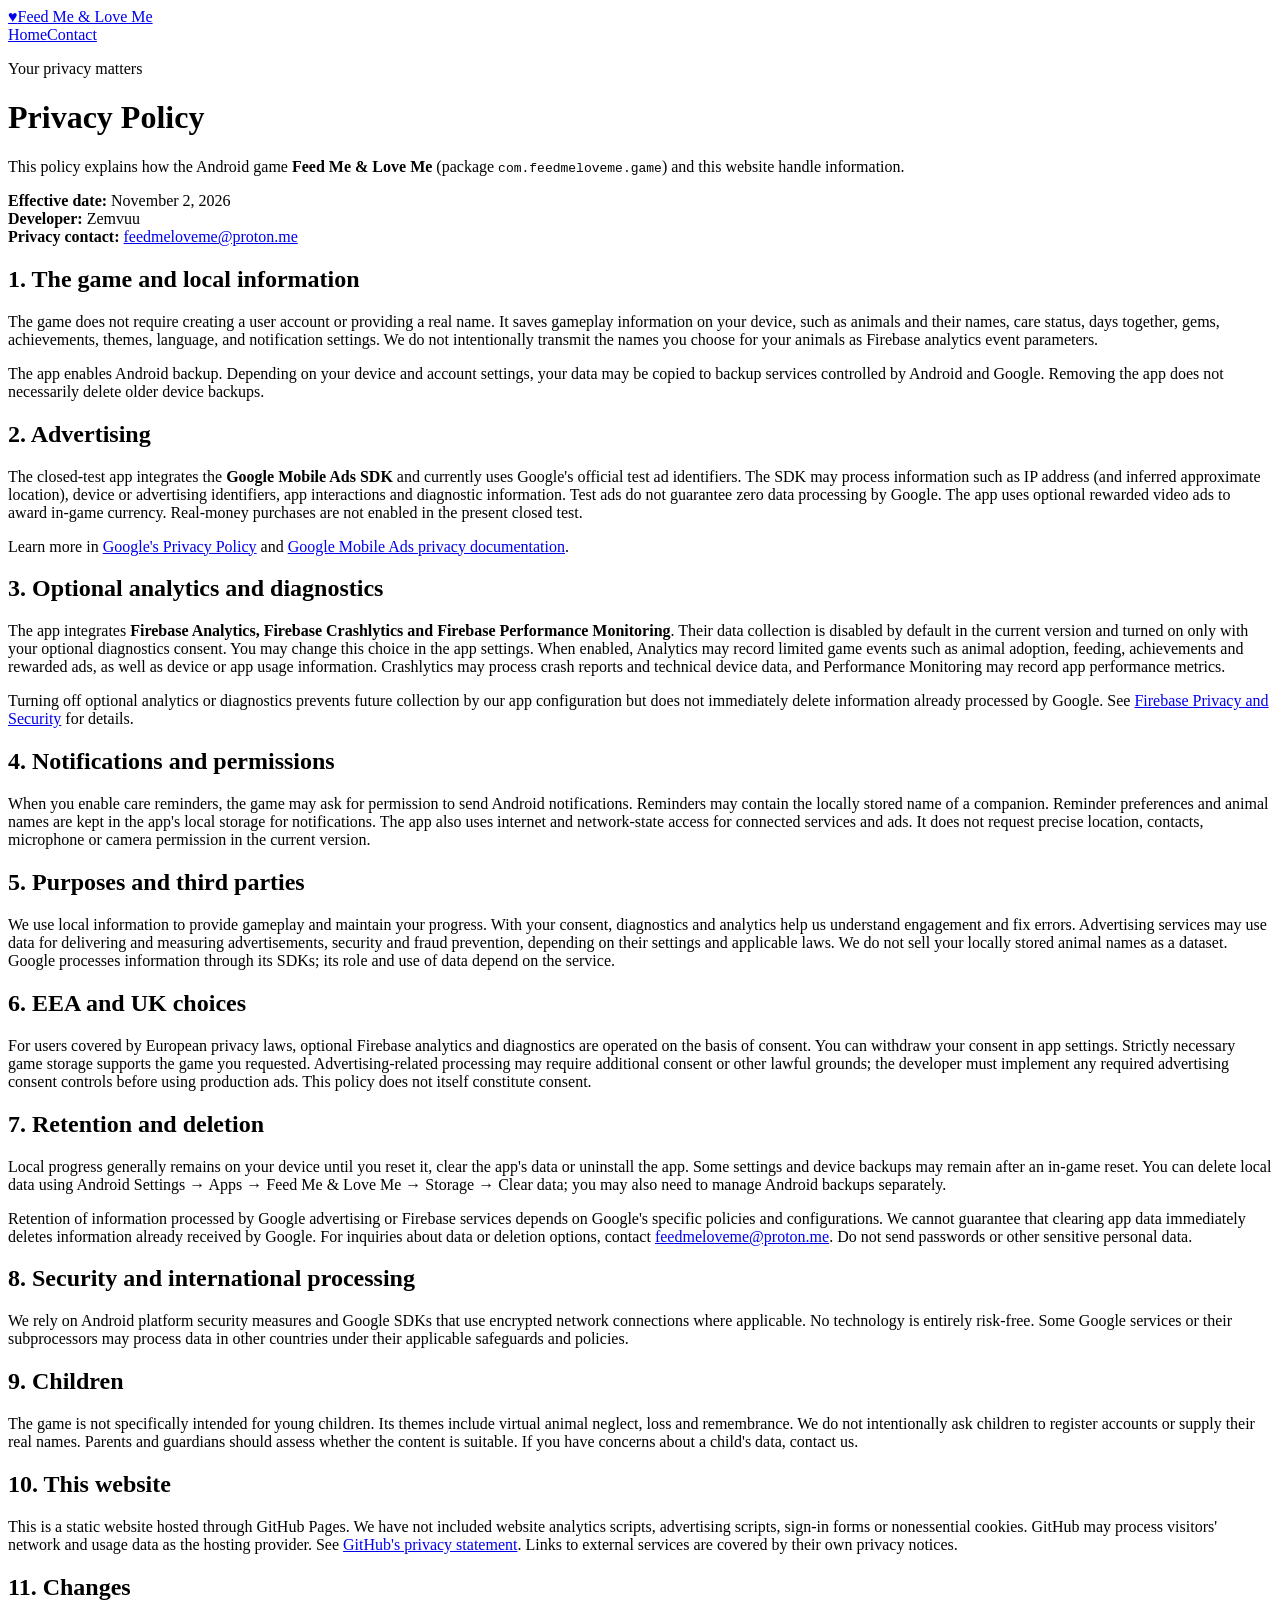
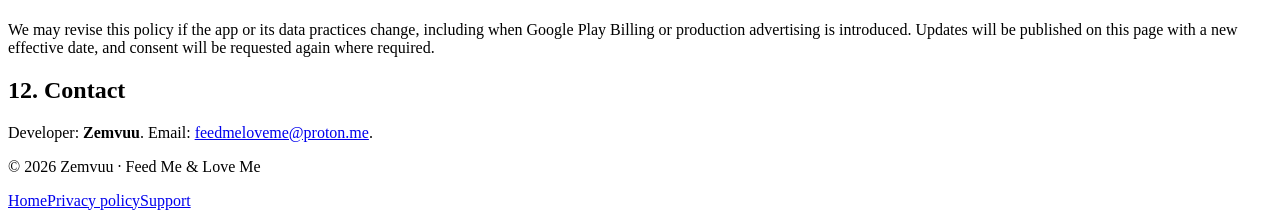
==== privacy.html @ b1cd2a30 "Publish official website: privacy.html with updated Proton support email" ====
<!doctype html><html lang="en"><head><meta charset="utf-8"><meta name="viewport" content="width=device-width, initial-scale=1"><meta name="theme-color" content="#081a14"><meta name="description" content="Privacy Policy for Feed Me & Love Me, the Android animal care game by Zemvuu."><title>Privacy Policy | Feed Me & Love Me</title><link rel="stylesheet" href="styles.css"><link rel="icon" href="favicon.svg" type="image/svg+xml"></head><body class="legal">
<header class="container header"><a class="brand" href="./"><span class="crest" aria-hidden="true">♥</span><span>Feed Me &amp; Love Me</span></a><nav class="nav"><a href="./">Home</a><a class="nav-last" href="mailto:feedmeloveme@proton.me">Contact</a></nav></header>
<main><p class="eyebrow">Your privacy matters</p><h1>Privacy Policy</h1><p class="intro">This policy explains how the Android game <strong>Feed Me &amp; Love Me</strong> (package <code>com.feedmeloveme.game</code>) and this website handle information.</p><div class="meta"><strong>Effective date:</strong> November 2, 2026<br><strong>Developer:</strong> Zemvuu<br><strong>Privacy contact:</strong> <a href="mailto:feedmeloveme@proton.me">feedmeloveme@proton.me</a></div>
<h2>1. The game and local information</h2><p>The game does not require creating a user account or providing a real name. It saves gameplay information on your device, such as animals and their names, care status, days together, gems, achievements, themes, language, and notification settings. We do not intentionally transmit the names you choose for your animals as Firebase analytics event parameters.</p><p>The app enables Android backup. Depending on your device and account settings, your data may be copied to backup services controlled by Android and Google. Removing the app does not necessarily delete older device backups.</p>
<h2>2. Advertising</h2><p>The closed-test app integrates the <strong>Google Mobile Ads SDK</strong> and currently uses Google's official test ad identifiers. The SDK may process information such as IP address (and inferred approximate location), device or advertising identifiers, app interactions and diagnostic information. Test ads do not guarantee zero data processing by Google. The app uses optional rewarded video ads to award in-game currency. Real-money purchases are not enabled in the present closed test.</p><p>Learn more in <a href="https://policies.google.com/privacy">Google's Privacy Policy</a> and <a href="https://developers.google.com/admob/android/privacy">Google Mobile Ads privacy documentation</a>.</p>
<h2>3. Optional analytics and diagnostics</h2><p>The app integrates <strong>Firebase Analytics, Firebase Crashlytics and Firebase Performance Monitoring</strong>. Their data collection is disabled by default in the current version and turned on only with your optional diagnostics consent. You may change this choice in the app settings. When enabled, Analytics may record limited game events such as animal adoption, feeding, achievements and rewarded ads, as well as device or app usage information. Crashlytics may process crash reports and technical device data, and Performance Monitoring may record app performance metrics.</p><p>Turning off optional analytics or diagnostics prevents future collection by our app configuration but does not immediately delete information already processed by Google. See <a href="https://firebase.google.com/support/privacy">Firebase Privacy and Security</a> for details.</p>
<h2>4. Notifications and permissions</h2><p>When you enable care reminders, the game may ask for permission to send Android notifications. Reminders may contain the locally stored name of a companion. Reminder preferences and animal names are kept in the app's local storage for notifications. The app also uses internet and network-state access for connected services and ads. It does not request precise location, contacts, microphone or camera permission in the current version.</p>
<h2>5. Purposes and third parties</h2><p>We use local information to provide gameplay and maintain your progress. With your consent, diagnostics and analytics help us understand engagement and fix errors. Advertising services may use data for delivering and measuring advertisements, security and fraud prevention, depending on their settings and applicable laws. We do not sell your locally stored animal names as a dataset. Google processes information through its SDKs; its role and use of data depend on the service.</p>
<h2>6. EEA and UK choices</h2><p>For users covered by European privacy laws, optional Firebase analytics and diagnostics are operated on the basis of consent. You can withdraw your consent in app settings. Strictly necessary game storage supports the game you requested. Advertising-related processing may require additional consent or other lawful grounds; the developer must implement any required advertising consent controls before using production ads. This policy does not itself constitute consent.</p>
<h2>7. Retention and deletion</h2><p>Local progress generally remains on your device until you reset it, clear the app's data or uninstall the app. Some settings and device backups may remain after an in-game reset. You can delete local data using Android Settings → Apps → Feed Me &amp; Love Me → Storage → Clear data; you may also need to manage Android backups separately.</p><p>Retention of information processed by Google advertising or Firebase services depends on Google's specific policies and configurations. We cannot guarantee that clearing app data immediately deletes information already received by Google. For inquiries about data or deletion options, contact <a href="mailto:feedmeloveme@proton.me">feedmeloveme@proton.me</a>. Do not send passwords or other sensitive personal data.</p>
<h2>8. Security and international processing</h2><p>We rely on Android platform security measures and Google SDKs that use encrypted network connections where applicable. No technology is entirely risk-free. Some Google services or their subprocessors may process data in other countries under their applicable safeguards and policies.</p>
<h2>9. Children</h2><p>The game is not specifically intended for young children. Its themes include virtual animal neglect, loss and remembrance. We do not intentionally ask children to register accounts or supply their real names. Parents and guardians should assess whether the content is suitable. If you have concerns about a child's data, contact us.</p>
<h2>10. This website</h2><p>This is a static website hosted through GitHub Pages. We have not included website analytics scripts, advertising scripts, sign-in forms or nonessential cookies. GitHub may process visitors' network and usage data as the hosting provider. See <a href="https://docs.github.com/en/site-policy/privacy-policies/github-general-privacy-statement">GitHub's privacy statement</a>. Links to external services are covered by their own privacy notices.</p>
<h2>11. Changes</h2><p>We may revise this policy if the app or its data practices change, including when Google Play Billing or production advertising is introduced. Updates will be published on this page with a new effective date, and consent will be requested again where required.</p>
<h2>12. Contact</h2><p>Developer: <strong>Zemvuu</strong>. Email: <a href="mailto:feedmeloveme@proton.me">feedmeloveme@proton.me</a>.</p></main>
<footer class="footer"><div class="container footer-inner"><p>© 2026 Zemvuu · Feed Me &amp; Love Me</p><nav><a href="./">Home</a><a href="privacy.html">Privacy policy</a><a href="mailto:feedmeloveme@proton.me">Support</a></nav></div></footer></body></html>
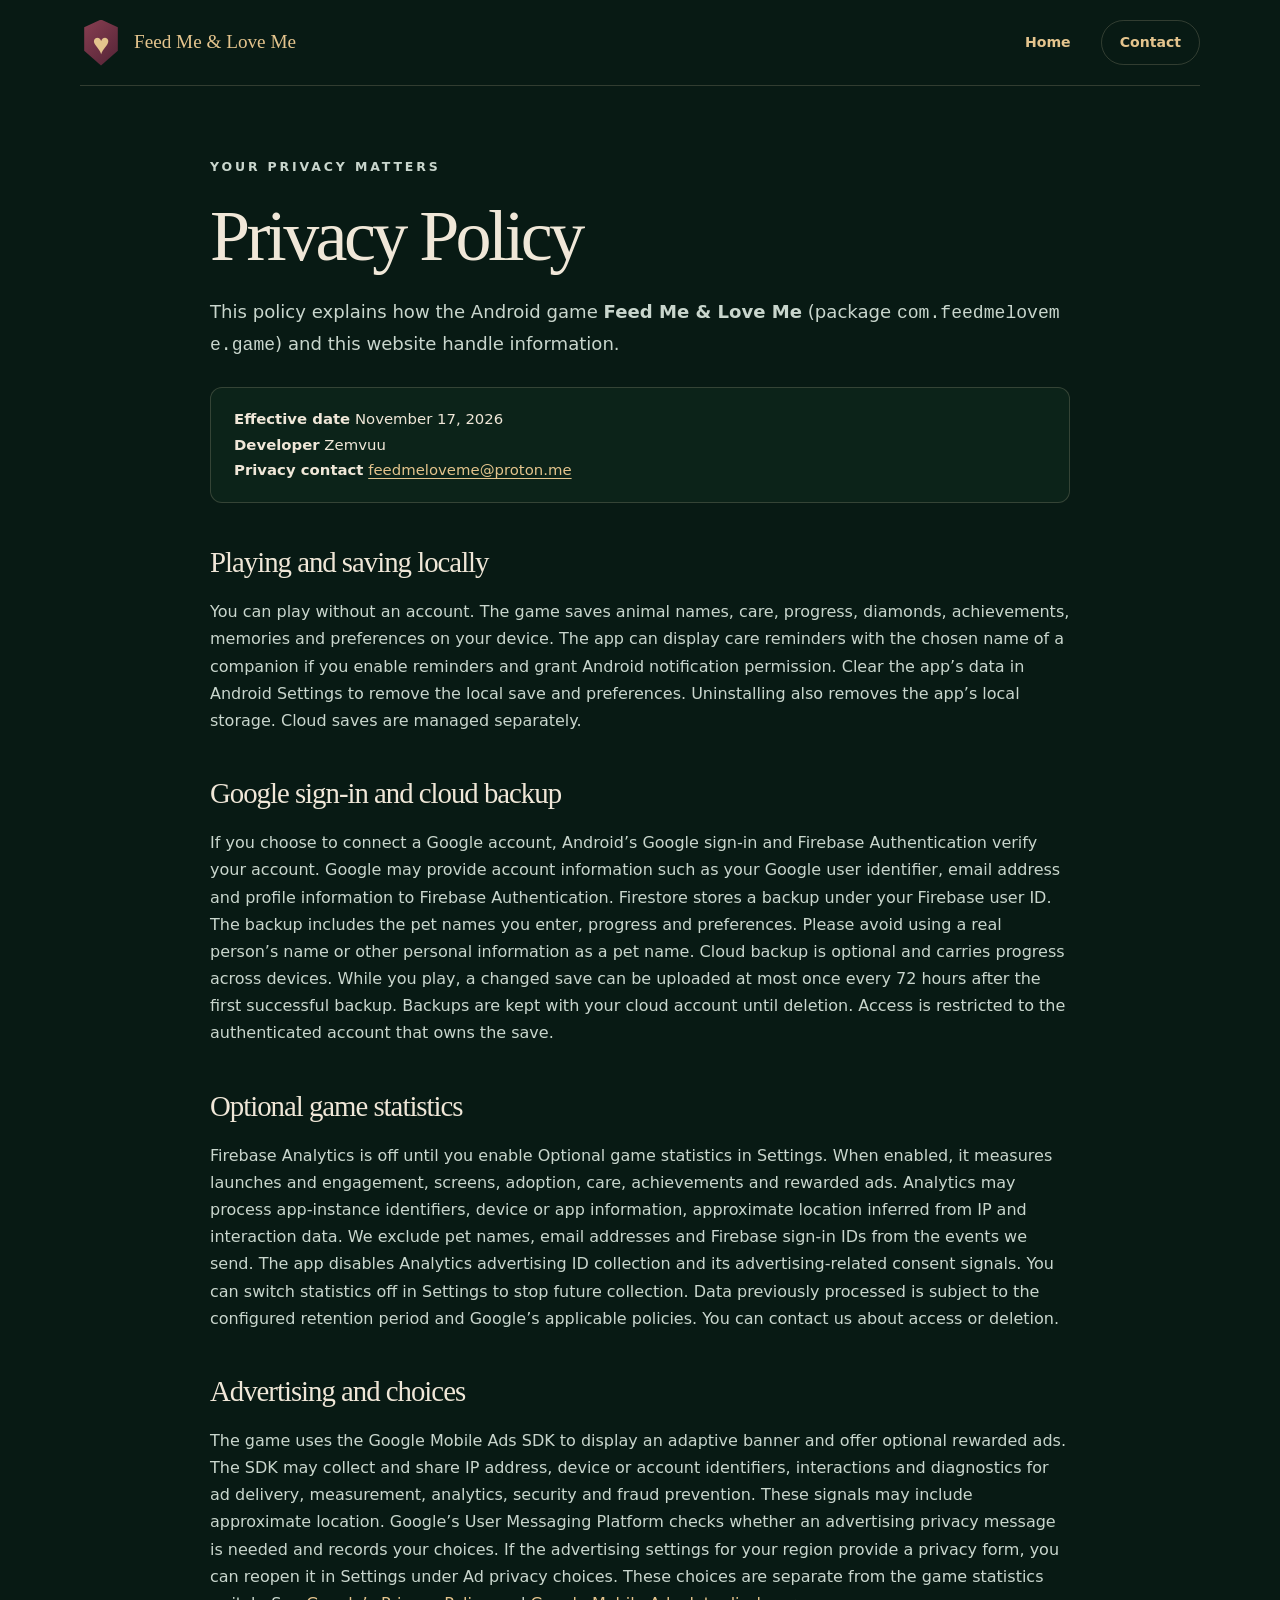
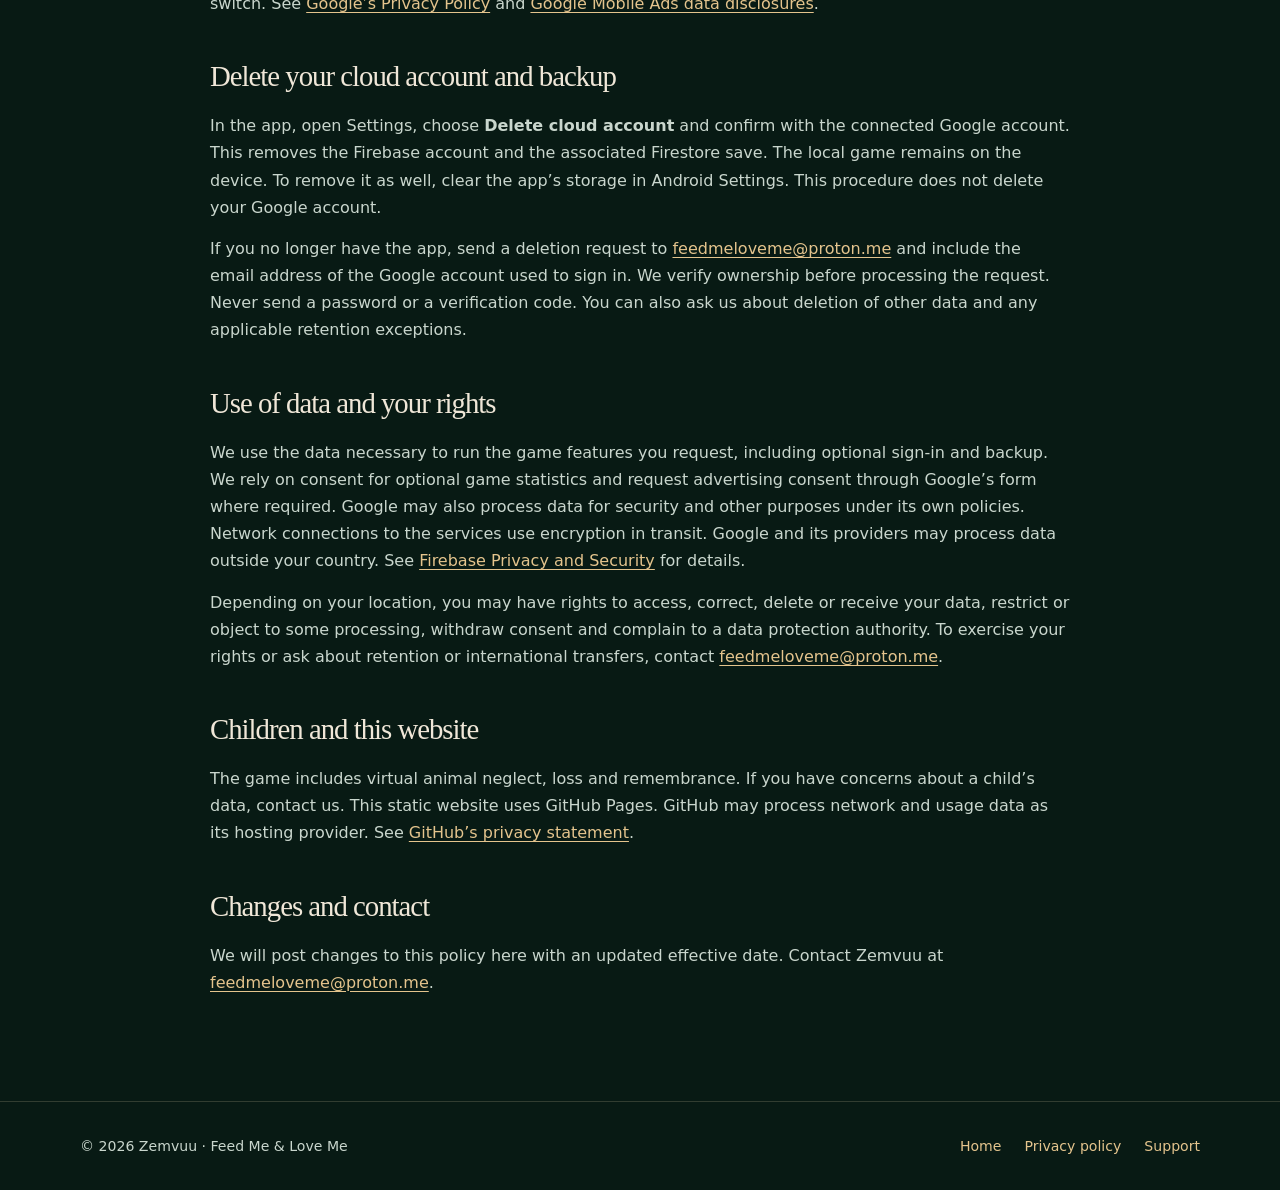
==== commit f33405b2: "Update privacy notice for cloud saves, consent and account deletion" ====
--- a/privacy.html
+++ b/privacy.html
@@ -1,16 +1,22 @@
 <!doctype html><html lang="en"><head><meta charset="utf-8"><meta name="viewport" content="width=device-width, initial-scale=1"><meta name="theme-color" content="#081a14"><meta name="description" content="Privacy Policy for Feed Me & Love Me, the Android animal care game by Zemvuu."><title>Privacy Policy | Feed Me & Love Me</title><link rel="stylesheet" href="styles.css"><link rel="icon" href="favicon.svg" type="image/svg+xml"></head><body class="legal">
 <header class="container header"><a class="brand" href="./"><span class="crest" aria-hidden="true">♥</span><span>Feed Me &amp; Love Me</span></a><nav class="nav"><a href="./">Home</a><a class="nav-last" href="mailto:feedmeloveme@proton.me">Contact</a></nav></header>
-<main><p class="eyebrow">Your privacy matters</p><h1>Privacy Policy</h1><p class="intro">This policy explains how the Android game <strong>Feed Me &amp; Love Me</strong> (package <code>com.feedmeloveme.game</code>) and this website handle information.</p><div class="meta"><strong>Effective date:</strong> November 2, 2026<br><strong>Developer:</strong> Zemvuu<br><strong>Privacy contact:</strong> <a href="mailto:feedmeloveme@proton.me">feedmeloveme@proton.me</a></div>
-<h2>1. The game and local information</h2><p>The game does not require creating a user account or providing a real name. It saves gameplay information on your device, such as animals and their names, care status, days together, gems, achievements, themes, language, and notification settings. We do not intentionally transmit the names you choose for your animals as Firebase analytics event parameters.</p><p>The app enables Android backup. Depending on your device and account settings, your data may be copied to backup services controlled by Android and Google. Removing the app does not necessarily delete older device backups.</p>
-<h2>2. Advertising</h2><p>The closed-test app integrates the <strong>Google Mobile Ads SDK</strong> and currently uses Google's official test ad identifiers. The SDK may process information such as IP address (and inferred approximate location), device or advertising identifiers, app interactions and diagnostic information. Test ads do not guarantee zero data processing by Google. The app uses optional rewarded video ads to award in-game currency. Real-money purchases are not enabled in the present closed test.</p><p>Learn more in <a href="https://policies.google.com/privacy">Google's Privacy Policy</a> and <a href="https://developers.google.com/admob/android/privacy">Google Mobile Ads privacy documentation</a>.</p>
-<h2>3. Optional analytics and diagnostics</h2><p>The app integrates <strong>Firebase Analytics, Firebase Crashlytics and Firebase Performance Monitoring</strong>. Their data collection is disabled by default in the current version and turned on only with your optional diagnostics consent. You may change this choice in the app settings. When enabled, Analytics may record limited game events such as animal adoption, feeding, achievements and rewarded ads, as well as device or app usage information. Crashlytics may process crash reports and technical device data, and Performance Monitoring may record app performance metrics.</p><p>Turning off optional analytics or diagnostics prevents future collection by our app configuration but does not immediately delete information already processed by Google. See <a href="https://firebase.google.com/support/privacy">Firebase Privacy and Security</a> for details.</p>
-<h2>4. Notifications and permissions</h2><p>When you enable care reminders, the game may ask for permission to send Android notifications. Reminders may contain the locally stored name of a companion. Reminder preferences and animal names are kept in the app's local storage for notifications. The app also uses internet and network-state access for connected services and ads. It does not request precise location, contacts, microphone or camera permission in the current version.</p>
-<h2>5. Purposes and third parties</h2><p>We use local information to provide gameplay and maintain your progress. With your consent, diagnostics and analytics help us understand engagement and fix errors. Advertising services may use data for delivering and measuring advertisements, security and fraud prevention, depending on their settings and applicable laws. We do not sell your locally stored animal names as a dataset. Google processes information through its SDKs; its role and use of data depend on the service.</p>
-<h2>6. EEA and UK choices</h2><p>For users covered by European privacy laws, optional Firebase analytics and diagnostics are operated on the basis of consent. You can withdraw your consent in app settings. Strictly necessary game storage supports the game you requested. Advertising-related processing may require additional consent or other lawful grounds; the developer must implement any required advertising consent controls before using production ads. This policy does not itself constitute consent.</p>
-<h2>7. Retention and deletion</h2><p>Local progress generally remains on your device until you reset it, clear the app's data or uninstall the app. Some settings and device backups may remain after an in-game reset. You can delete local data using Android Settings → Apps → Feed Me &amp; Love Me → Storage → Clear data; you may also need to manage Android backups separately.</p><p>Retention of information processed by Google advertising or Firebase services depends on Google's specific policies and configurations. We cannot guarantee that clearing app data immediately deletes information already received by Google. For inquiries about data or deletion options, contact <a href="mailto:feedmeloveme@proton.me">feedmeloveme@proton.me</a>. Do not send passwords or other sensitive personal data.</p>
-<h2>8. Security and international processing</h2><p>We rely on Android platform security measures and Google SDKs that use encrypted network connections where applicable. No technology is entirely risk-free. Some Google services or their subprocessors may process data in other countries under their applicable safeguards and policies.</p>
-<h2>9. Children</h2><p>The game is not specifically intended for young children. Its themes include virtual animal neglect, loss and remembrance. We do not intentionally ask children to register accounts or supply their real names. Parents and guardians should assess whether the content is suitable. If you have concerns about a child's data, contact us.</p>
-<h2>10. This website</h2><p>This is a static website hosted through GitHub Pages. We have not included website analytics scripts, advertising scripts, sign-in forms or nonessential cookies. GitHub may process visitors' network and usage data as the hosting provider. See <a href="https://docs.github.com/en/site-policy/privacy-policies/github-general-privacy-statement">GitHub's privacy statement</a>. Links to external services are covered by their own privacy notices.</p>
-<h2>11. Changes</h2><p>We may revise this policy if the app or its data practices change, including when Google Play Billing or production advertising is introduced. Updates will be published on this page with a new effective date, and consent will be requested again where required.</p>
-<h2>12. Contact</h2><p>Developer: <strong>Zemvuu</strong>. Email: <a href="mailto:feedmeloveme@proton.me">feedmeloveme@proton.me</a>.</p></main>
+<main><p class="eyebrow">Your privacy matters</p><h1>Privacy Policy</h1><p class="intro">This policy explains how the Android game <strong>Feed Me &amp; Love Me</strong> (package <code>com.feedmeloveme.game</code>) and this website handle information.</p><div class="meta"><strong>Effective date</strong> November 17, 2026<br><strong>Developer</strong> Zemvuu<br><strong>Privacy contact</strong> <a href="mailto:feedmeloveme@proton.me">feedmeloveme@proton.me</a></div>
+<h2>Playing and saving locally</h2>
+<p>You can play without an account. The game saves animal names, care, progress, diamonds, achievements, memories and preferences on your device. The app can display care reminders with the chosen name of a companion if you enable reminders and grant Android notification permission. Clear the app’s data in Android Settings to remove the local save and preferences. Uninstalling also removes the app’s local storage. Cloud saves are managed separately.</p>
+<h2>Google sign-in and cloud backup</h2>
+<p>If you choose to connect a Google account, Android’s Google sign-in and Firebase Authentication verify your account. Google may provide account information such as your Google user identifier, email address and profile information to Firebase Authentication. Firestore stores a backup under your Firebase user ID. The backup includes the pet names you enter, progress and preferences. Please avoid using a real person’s name or other personal information as a pet name. Cloud backup is optional and carries progress across devices. While you play, a changed save can be uploaded at most once every 72 hours after the first successful backup. Backups are kept with your cloud account until deletion. Access is restricted to the authenticated account that owns the save.</p>
+<h2>Optional game statistics</h2>
+<p>Firebase Analytics is off until you enable Optional game statistics in Settings. When enabled, it measures launches and engagement, screens, adoption, care, achievements and rewarded ads. Analytics may process app-instance identifiers, device or app information, approximate location inferred from IP and interaction data. We exclude pet names, email addresses and Firebase sign-in IDs from the events we send. The app disables Analytics advertising ID collection and its advertising-related consent signals. You can switch statistics off in Settings to stop future collection. Data previously processed is subject to the configured retention period and Google’s applicable policies. You can contact us about access or deletion.</p>
+<h2>Advertising and choices</h2>
+<p>The game uses the Google Mobile Ads SDK to display an adaptive banner and offer optional rewarded ads. The SDK may collect and share IP address, device or account identifiers, interactions and diagnostics for ad delivery, measurement, analytics, security and fraud prevention. These signals may include approximate location. Google’s User Messaging Platform checks whether an advertising privacy message is needed and records your choices. If the advertising settings for your region provide a privacy form, you can reopen it in Settings under Ad privacy choices. These choices are separate from the game statistics switch. See <a href="https://policies.google.com/privacy">Google’s Privacy Policy</a> and <a href="https://developers.google.com/admob/android/privacy/play-data-disclosure">Google Mobile Ads data disclosures</a>.</p>
+<h2 id="delete-account">Delete your cloud account and backup</h2>
+<p>In the app, open Settings, choose <strong>Delete cloud account</strong> and confirm with the connected Google account. This removes the Firebase account and the associated Firestore save. The local game remains on the device. To remove it as well, clear the app’s storage in Android Settings. This procedure does not delete your Google account.</p>
+<p>If you no longer have the app, send a deletion request to <a href="mailto:feedmeloveme@proton.me?subject=Feed%20Me%20%26%20Love%20Me%20account%20deletion">feedmeloveme@proton.me</a> and include the email address of the Google account used to sign in. We verify ownership before processing the request. Never send a password or a verification code. You can also ask us about deletion of other data and any applicable retention exceptions.</p>
+<h2>Use of data and your rights</h2>
+<p>We use the data necessary to run the game features you request, including optional sign-in and backup. We rely on consent for optional game statistics and request advertising consent through Google’s form where required. Google may also process data for security and other purposes under its own policies. Network connections to the services use encryption in transit. Google and its providers may process data outside your country. See <a href="https://firebase.google.com/support/privacy">Firebase Privacy and Security</a> for details.</p>
+<p>Depending on your location, you may have rights to access, correct, delete or receive your data, restrict or object to some processing, withdraw consent and complain to a data protection authority. To exercise your rights or ask about retention or international transfers, contact <a href="mailto:feedmeloveme@proton.me">feedmeloveme@proton.me</a>.</p>
+<h2>Children and this website</h2>
+<p>The game includes virtual animal neglect, loss and remembrance. If you have concerns about a child’s data, contact us. This static website uses GitHub Pages. GitHub may process network and usage data as its hosting provider. See <a href="https://docs.github.com/en/site-policy/privacy-policies/github-general-privacy-statement">GitHub’s privacy statement</a>.</p>
+<h2>Changes and contact</h2>
+<p>We will post changes to this policy here with an updated effective date. Contact Zemvuu at <a href="mailto:feedmeloveme@proton.me">feedmeloveme@proton.me</a>.</p></main>
 <footer class="footer"><div class="container footer-inner"><p>© 2026 Zemvuu · Feed Me &amp; Love Me</p><nav><a href="./">Home</a><a href="privacy.html">Privacy policy</a><a href="mailto:feedmeloveme@proton.me">Support</a></nav></div></footer></body></html>
--- a/styles.css
+++ b/styles.css
@@ -0,0 +1,14 @@
+
+:root{color-scheme:dark;--deep:#081a14;--green:#173b2b;--gold:#e4c48d;--pale:#f0e7d8;--muted:#b8c8be;--line:rgba(238,222,184,.18)}
+*{box-sizing:border-box}html{scroll-behavior:smooth}body{margin:0;background:var(--deep);color:var(--pale);font:16px/1.7 system-ui,-apple-system,"Segoe UI",sans-serif;-webkit-font-smoothing:antialiased}
+a{color:inherit}a:focus-visible{outline:3px solid var(--gold);outline-offset:3px}h1,h2,h3,p{margin:0}h1,h2,h3,.brand{font-family:Georgia,"Times New Roman",serif;font-weight:400}h1{font-size:clamp(3.1rem,7.2vw,7rem);line-height:1.08;letter-spacing:-.05em}h2{font-size:clamp(2.1rem,4.5vw,3.6rem);line-height:1.18;letter-spacing:-.035em}h3{font-size:1.45rem}p{color:var(--muted)}.container{width:min(1120px,calc(100% - 44px));margin:auto}
+.header{height:86px;display:flex;justify-content:space-between;align-items:center;border-bottom:1px solid var(--line)}.brand{display:flex;align-items:center;gap:12px;text-decoration:none;font-size:1.2rem}.crest{width:42px;height:46px;display:grid;place-items:center;background:linear-gradient(135deg,#8a4052,#512235);clip-path:polygon(50% 0,90% 17%,90% 68%,50% 100%,10% 68%,10% 17%);color:var(--gold);font-size:29px}.nav{display:flex;gap:30px;align-items:center}.nav a{color:#d9e5dc;text-decoration:none;font-weight:600;font-size:.88rem}.nav a:hover,.footer a:hover{color:var(--gold)}.nav .nav-last{border:1px solid var(--line);border-radius:30px;padding:10px 18px}
+.hero{background:radial-gradient(ellipse at 79% 50%,#315840 0%,transparent 38%),radial-gradient(ellipse at 12% 0%,#422b39 0%,transparent 55%),#091b15;overflow:hidden;border-bottom:1px solid var(--line)}.hero-inner{display:grid;grid-template-columns:1.18fr .82fr;align-items:center;min-height:630px;gap:5%;padding:90px 0}.eyebrow{text-transform:uppercase;letter-spacing:.23em;color:var(--gold);font-size:.78rem;font-weight:800;margin-bottom:21px}.hero em{font-style:normal;color:var(--gold)}.hero p.lead{font-size:1.15rem;max-width:590px;margin:28px 0 32px;line-height:1.8}.actions{display:flex;gap:14px;flex-wrap:wrap}.button{border-radius:100px;padding:13px 23px;display:inline-flex;justify-content:center;align-items:center;text-decoration:none;font-weight:750;font-size:.92rem}.button.gold{background:var(--gold);color:#173126}.button.line{border:1px solid #e4c48d64;color:#f2e8d6}.status{font-size:.8rem;margin-top:25px;color:#a9bdb0}.visual{position:relative;min-height:430px;display:grid;place-items:center}.halo{width:420px;height:420px;max-width:95%;border:1px solid #e4c48d66;border-radius:50%;position:absolute;box-shadow:0 0 0 30px #e4c48d09,0 0 0 65px #e4c48d06}.medallion{position:relative;transform:rotate(5deg);width:270px;height:352px;display:flex;flex-direction:column;align-items:center;justify-content:center;border-radius:140px 140px 24px 24px;border:2px solid var(--gold);background:radial-gradient(ellipse at 40% 0,#8e4c5e,#491e30 75%,#2d1b26);box-shadow:0 35px 90px #0006}.medallion:before{content:"";position:absolute;inset:11px;border:1px solid #e4c48d66;border-radius:140px 140px 16px 16px}.medallion span{position:relative;color:var(--gold)}.crown{font-size:3rem}.heart{font:9rem/1 Georgia,serif}.motto{font:1rem Georgia,serif;letter-spacing:.26em;text-transform:uppercase}
+.section{padding:105px 0}.section-head{max-width:760px;margin-bottom:38px}.section-head p{font-size:1.06rem;margin-top:20px}.tiles{display:grid;grid-template-columns:repeat(3,1fr);gap:18px}.tile{border:1px solid var(--line);border-radius:17px;padding:34px 30px;background:linear-gradient(160deg,#183a2d95,#091d17);min-height:264px}.tile .symbol{display:grid;place-items:center;width:52px;height:52px;border-radius:50%;color:var(--gold);border:1px solid #e4c48d44;font-size:1.7rem;margin-bottom:22px}.tile p{font-size:.95rem;margin-top:13px}
+.themes{background:linear-gradient(125deg,#143f2c,#0a2219);border-top:1px solid var(--line);border-bottom:1px solid var(--line)}.themes-inner{display:grid;grid-template-columns:1.2fr .8fr;align-items:center;gap:65px}.themes p{margin-top:23px}.theme-list{display:grid;gap:12px}.chip{padding:15px 19px;display:flex;align-items:center;gap:15px;background:#0d2c21;border:1px solid var(--line);border-radius:12px;font-size:.94rem;font-weight:650}.swatch{display:inline-block;width:25px;height:25px;border:2px solid #ffffff38;border-radius:50%}
+.contact{background:radial-gradient(circle at 90% 30%,#315640,transparent 42%),#10291e;border-top:1px solid var(--line)}.contact-inner{display:flex;align-items:center;justify-content:space-between;gap:30px}.contact p{max-width:650px;margin-top:15px}.contact .mail{display:inline-block;margin-top:12px;color:var(--gold);text-underline-offset:4px}
+.footer{border-top:1px solid var(--line);padding:33px 0}.footer-inner{display:flex;justify-content:space-between;align-items:center;gap:20px;flex-wrap:wrap}.footer p,.footer a{font-size:.88rem}.footer nav{display:flex;gap:23px}.footer a{text-decoration:none;color:var(--muted)}
+.legal main{width:min(860px,calc(100% - 44px));padding:70px 0 105px;margin:auto}.legal h1{font-size:clamp(3rem,6vw,4.5rem)}.legal h2{font-size:1.8rem;margin:43px 0 18px}.legal p,.legal li{color:#c9d6cd}.legal p+p,.legal p+ul,.legal ul+p{margin-top:14px}.legal ul{padding-left:23px}.legal li+li{margin-top:8px}.legal a{color:var(--gold);text-underline-offset:3px}.legal .intro{font-size:1.13rem;margin:21px 0}.meta{padding:19px 23px;border:1px solid var(--line);border-radius:12px;background:#1738294d;font-size:.93rem;margin:27px 0 42px}.meta strong{color:var(--pale)}.legal code{word-break:break-all}
+@media(max-width:850px){.hero-inner{grid-template-columns:1fr;gap:35px;min-height:auto;padding:66px 0}.visual{min-height:330px}.halo{width:280px;height:280px}.medallion{width:205px;height:270px}.heart{font-size:7rem}.tiles,.themes-inner{grid-template-columns:1fr}.themes-inner{gap:38px}.section{padding:76px 0}.nav{gap:16px}}
+@media(max-width:520px){.container{width:calc(100% - 34px)}.header{height:76px}.brand{font-size:1rem}.crest{width:37px;height:40px}.nav a:first-child{display:none}.nav{gap:11px}.nav a{font-size:.8rem}.nav .nav-last{padding:9px 13px}.hero h1{font-size:clamp(3rem,13vw,4.8rem)}.hero p.lead{font-size:1rem}.contact-inner{flex-direction:column;align-items:start}.tile{min-height:auto}.footer-inner{align-items:start;flex-direction:column}}
+@media(prefers-reduced-motion:reduce){html{scroll-behavior:auto}}
